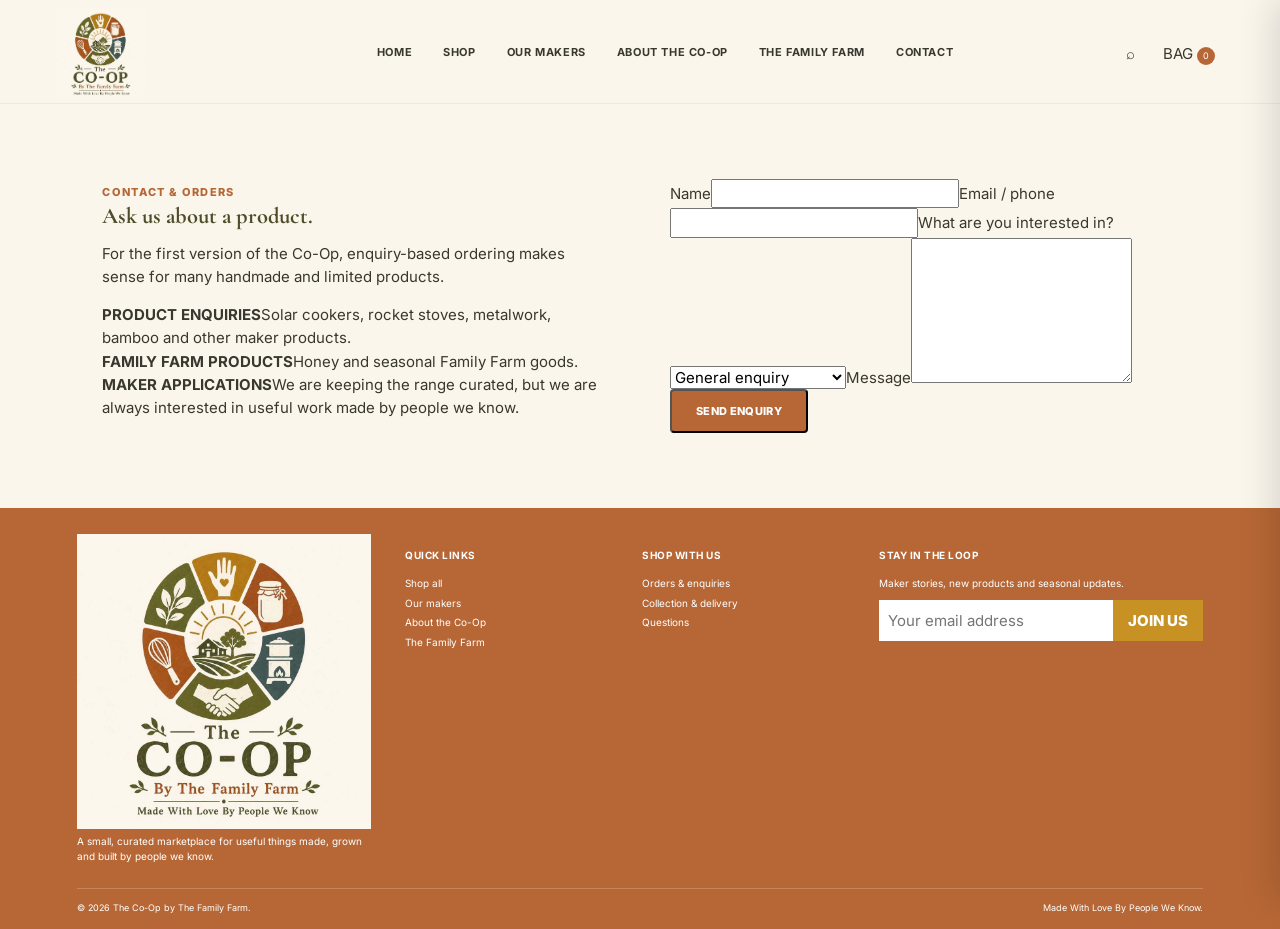
==== contact.html @ 6a951950 "Add files via upload" ====
<!doctype html><html lang="en"><head><meta charset="utf-8"><meta name="viewport" content="width=device-width,initial-scale=1"><title>Contact | The Co-Op</title><link rel="icon" href="assets/favicon.ico"><link rel="preconnect" href="https://fonts.googleapis.com"><link rel="preconnect" href="https://fonts.gstatic.com" crossorigin><link href="https://fonts.googleapis.com/css2?family=Cormorant+Garamond:wght@500;600;700&family=Inter:wght@400;500;600;700&display=swap" rel="stylesheet"><link rel="stylesheet" href="styles.css"></head><body class="contact-page"><header class="site-header"><a class="brand" href="index.html"><img src="assets/logo.jpg" alt="The Co-Op by The Family Farm"></a><nav class="nav"><a href="index.html">HOME</a><a href="shop.html">SHOP</a><a href="makers.html">OUR MAKERS</a><a href="about.html">ABOUT THE CO-OP</a><a href="family-farm.html">THE FAMILY FARM</a><a href="contact.html">CONTACT</a></nav><div class="head-actions"><button class="icon-btn" data-search aria-label="Search">⌕</button><button class="icon-btn" data-cart aria-label="Basket">BAG <span class="cart-count">0</span></button><button class="menu-btn" aria-label="Menu">☰</button></div></header><main><section class="contact-wrap"><div><span class="eyebrow terracotta">CONTACT & ORDERS</span><h1>Ask us about a product.</h1><p class="lead">For the first version of the Co-Op, enquiry-based ordering makes sense for many handmade and limited products.</p><div class="contact-cards"><div><b>PRODUCT ENQUIRIES</b><span>Solar cookers, rocket stoves, metalwork, bamboo and other maker products.</span></div><div><b>FAMILY FARM PRODUCTS</b><span>Honey and seasonal Family Farm goods.</span></div><div><b>MAKER APPLICATIONS</b><span>We are keeping the range curated, but we are always interested in useful work made by people we know.</span></div></div></div><form class="contact-form" onsubmit="event.preventDefault(); this.innerHTML='<h2>Thank you.</h2><p>This is a prototype form. The live build can route this to email, WhatsApp or a CRM.</p>'"><label>Name<input required></label><label>Email / phone<input required></label><label>What are you interested in?<select><option>General enquiry</option><option>Solar cooker</option><option>Rocket stove</option><option>Family Farm products</option><option>Metalwork / bamboo</option></select></label><label>Message<textarea rows="6" required></textarea></label><button class="btn btn-primary">SEND ENQUIRY</button></form></section></main><footer class="footer"><div class="footer-grid"><div><img src="assets/logo.jpg" class="footer-logo" alt="The Co-Op"><p>A small, curated marketplace for useful things made, grown and built by people we know.</p></div><div><h4>QUICK LINKS</h4><a href="shop.html">Shop all</a><a href="makers.html">Our makers</a><a href="about.html">About the Co-Op</a><a href="family-farm.html">The Family Farm</a></div><div><h4>SHOP WITH US</h4><a href="contact.html">Orders & enquiries</a><a href="contact.html">Collection & delivery</a><a href="contact.html">Questions</a></div><div><h4>STAY IN THE LOOP</h4><p>Maker stories, new products and seasonal updates.</p><form class="signup" onsubmit="event.preventDefault(); this.innerHTML='<b>Thank you — placeholder signup captured.</b>'"><input required type="email" placeholder="Your email address"><button>JOIN US</button></form></div></div><div class="footer-base"><span>© 2026 The Co-Op by The Family Farm.</span><span>Made With Love By People We Know.</span></div></footer><div class="drawer" id="cartDrawer"><div class="drawer-head"><h3>Your basket</h3><button data-close>×</button></div><div id="cartItems"></div><div class="drawer-note">This prototype uses an enquiry basket. Final checkout/payment flow can be connected later.</div><a href="contact.html" class="btn btn-primary full">SEND AN ENQUIRY</a></div><div class="backdrop" id="backdrop"></div><script src="script.js"></script></body></html>
---- styles.css ----
:root{--olive:#4F4C2A;--field:#6C7640;--mustard:#C79124;--terra:#B76735;--stove:#5C7980;--cream:#F5EFE4;--sage:#A1A37C;--char:#39382F;--paper:#FBF6EC;--line:#DED4C5}
*{box-sizing:border-box}html{scroll-behavior:smooth}body{margin:0;background:var(--paper);color:var(--char);font:15px/1.55 Inter,Arial,sans-serif}img{max-width:100%;display:block}a{text-decoration:none;color:inherit}button,input,textarea,select{font:inherit}h1,h2,h3{font-family:"Cormorant Garamond",Georgia,serif;color:var(--olive);line-height:.98;margin:.1em 0}.eyebrow{font-size:11px;font-weight:800;letter-spacing:.12em}.terracotta{color:var(--terra)}
.site-header{height:104px;display:grid;grid-template-columns:190px 1fr 140px;align-items:center;padding:8px 4.3vw;background:rgba(251,246,236,.98);border-bottom:1px solid rgba(79,76,42,.08);position:sticky;top:0;z-index:50}.brand img{height:91px;width:auto;object-fit:contain}.nav{display:flex;justify-content:center;gap:31px;font-size:11px;font-weight:700;letter-spacing:.055em}.nav a{padding:9px 0;border-bottom:2px solid transparent}.nav a.active,.nav a:hover{color:var(--terra);border-color:var(--terra)}.head-actions{display:flex;justify-content:flex-end;gap:8px}.icon-btn,.menu-btn{border:0;background:none;padding:10px;color:var(--char);cursor:pointer}.menu-btn{display:none}.cart-count{display:inline-grid;place-items:center;background:var(--terra);color:white;min-width:18px;height:18px;border-radius:50%;font-size:9px}
.hero-v3{min-height:535px;display:grid;grid-template-columns:43% 57%;background:linear-gradient(90deg,#fbf6ec 0%,#fbf6ec 37%,#f6efe4 43%,transparent 46%);overflow:hidden}.hero-text-v3{padding:58px 3vw 50px 5.2vw;display:flex;flex-direction:column;justify-content:center;z-index:2}.hero-text-v3 h1{font-size:62px;line-height:.91}.hero-text-v3 h2{font-size:23px;margin:4px 0 16px}.hero-text-v3 p{max-width:430px;font-size:14px}.hero-photo-v3{position:relative;min-height:535px}.hero-photo-v3:before{content:"";position:absolute;left:-1px;top:0;bottom:0;width:165px;z-index:2;background:linear-gradient(90deg,var(--paper),rgba(251,246,236,.78),transparent)}.hero-photo-v3 img{width:100%;height:100%;object-fit:cover;object-position:center}.heart-rule{width:270px;border-top:2px solid var(--terra);position:relative;margin:10px 0 19px}.heart-rule span{position:absolute;left:50%;top:-13px;transform:translateX(-50%);background:var(--paper);padding:0 9px;color:var(--terra)}.actions{display:flex;gap:18px;margin-top:20px}.btn{display:inline-flex;align-items:center;justify-content:center;min-height:44px;padding:0 24px;border-radius:4px;font-size:11px;font-weight:800;letter-spacing:.03em}.btn-primary{background:var(--terra);color:#fff}.btn-blue{background:var(--stove);color:#fff}.btn-outline{border:1px solid currentColor;background:transparent}.light{color:white}.full{width:100%}
.values-v3{display:grid;grid-template-columns:repeat(5,1fr);padding:18px 4.5vw 22px;background:#fffaf2;border-top:1px solid var(--line);border-bottom:1px solid var(--line)}.values-v3>div{text-align:center;padding:0 24px;border-right:1px solid var(--line)}.values-v3>div:last-child{border-right:0}.value-icon{width:48px;height:48px;border-radius:50%;display:grid;place-items:center;margin:0 auto 9px;color:#fff;font-size:28px}.olive-bg{background:var(--field)}.terra-bg{background:var(--terra)}.mustard-bg{background:var(--mustard)}.stove-bg{background:var(--stove)}.sage-bg{background:var(--sage)}.values-v3 b,.values-v3 small{display:block}.values-v3 b{font-size:10px;letter-spacing:.04em}.values-v3 small{font-size:10px;margin-top:6px;color:#514e45}
.section-v3,.makers-v3{padding:34px 5vw 36px}.section-label-row{display:flex;align-items:center;justify-content:space-between;color:var(--terra);font-size:10px;font-weight:800;letter-spacing:.08em;margin-bottom:10px}.category-grid-v3{display:grid;grid-template-columns:repeat(5,1fr);gap:18px}.category-card-v3{background:#fffaf2;border:1px solid var(--line);border-radius:9px;overflow:hidden;text-align:center;padding-bottom:15px;box-shadow:0 5px 16px rgba(62,52,37,.03)}.category-card-v3 img{width:100%;height:210px;object-fit:cover}.category-card-v3 h3{font-size:27px;margin-top:12px}.category-card-v3 p{font-family:"Cormorant Garamond",serif;font-size:17px;line-height:1.1;margin:6px 0 15px}.card-cta{display:inline-block;background:var(--terra);color:#fff;font-size:10px;font-weight:800;padding:9px 22px;border-radius:4px}.maker-grid-v3{display:grid;grid-template-columns:repeat(4,1fr);gap:18px}.maker-grid-v3>a{display:grid;grid-template-columns:105px 1fr;gap:17px;align-items:center;padding:10px 10px 14px;border-right:1px solid var(--line)}.maker-grid-v3>a:last-child{border-right:0}.maker-grid-v3 img{width:105px;height:105px;border-radius:50%;object-fit:cover}.maker-grid-v3 h3{font-size:24px}.maker-grid-v3 p{margin:3px 0;font-size:12px}.maker-grid-v3 small{display:block;font-size:11px;line-height:1.35;margin:4px 0}.maker-grid-v3 b{display:block;color:var(--terra);font-size:9px;letter-spacing:.05em;margin-top:8px}
.community-v3{margin:0 2.8vw 20px;background:var(--stove);color:white;border-radius:9px;min-height:112px;display:grid;grid-template-columns:70px 1.2fr 1fr 150px 70px;align-items:center;gap:18px;padding:18px 32px;overflow:hidden}.community-v3 h2{font-size:36px;color:white}.community-v3 p{font-size:12px;max-width:380px}.leaf-art{font-size:70px;opacity:.28;color:#f3dfab;transform:rotate(-25deg)}.leaf-art.right{transform:rotate(155deg)}
.about-v3{display:grid;grid-template-columns:1.1fr 1fr;gap:45px;padding:35px 7vw 42px;border-top:1px solid var(--line);border-bottom:1px solid var(--line)}.about-copy h2,.enquiry-v3 h2{font-size:44px}.about-copy p{font-size:12px;max-width:560px}.steps-v3{display:grid;grid-template-columns:repeat(4,1fr);gap:10px;align-items:stretch}.steps-v3>div{background:#fffaf2;border:1px solid var(--line);border-radius:7px;padding:16px;text-align:center}.steps-v3 span{width:28px;height:28px;border-radius:50%;display:grid;place-items:center;margin:0 auto 8px;background:var(--terra);color:#fff;font-weight:800}.steps-v3 h3{font-size:22px;line-height:.9}.steps-v3 p{font-size:10px;line-height:1.35}.enquiry-v3{padding:30px 7vw 18px;display:grid;grid-template-columns:.85fr 1.15fr;gap:42px;align-items:center}.enquiry-v3 p{font-size:12px;max-width:470px}.enquiry-v3 img{width:100%;height:190px;object-fit:cover;border-radius:8px}.footer{background:var(--terra);color:#fff;padding:26px 6vw 14px}.footer-grid{display:grid;grid-template-columns:1.45fr 1fr 1fr 1.4fr;gap:34px}.footer-brand{display:grid;grid-template-columns:82px 1fr;gap:18px}.footer-emblem{width:82px;height:82px;border-radius:50%;object-fit:cover}.footer h4{font-size:10px;letter-spacing:.05em}.footer a{display:block;font-size:10px;margin:4px 0}.footer p{font-size:10px;margin:5px 0}.signup{display:flex;margin-top:8px}.signup input{flex:1;min-width:0;border:0;padding:9px}.signup button{border:0;background:var(--mustard);color:#fff;font-weight:800;padding:0 15px}.socials{margin-top:10px;font-size:18px}.footer-base{display:flex;justify-content:space-between;border-top:1px solid rgba(255,255,255,.2);padding-top:12px;margin-top:18px;font-size:9px}.drawer{position:fixed;top:0;right:-430px;width:min(420px,92vw);height:100vh;background:var(--paper);z-index:60;padding:25px;transition:.3s;box-shadow:-15px 0 35px rgba(0,0,0,.14)}.drawer.open{right:0}.drawer-head{display:flex;justify-content:space-between;align-items:center;border-bottom:1px solid var(--line)}.drawer-head button{background:none;border:0;font-size:30px}.drawer-note{margin:20px 0;padding:14px;background:var(--cream);font-size:12px}.backdrop{position:fixed;inset:0;background:rgba(0,0,0,.25);display:none;z-index:50}.backdrop.show{display:block}
/* Inner-page compatibility */.page-hero.compact,.maker-hero,.about-hero{background:var(--cream)}.section{padding:60px 5.5vw}.product-grid{display:grid;grid-template-columns:repeat(4,1fr);gap:20px}.product-card{background:#fff;border:1px solid var(--line);border-radius:8px;overflow:hidden}.product-img img{width:100%;height:220px;object-fit:cover}.product-body{padding:18px}.shop-layout{display:grid;grid-template-columns:240px 1fr;gap:35px;padding:45px 4vw 70px}.filters{border-right:1px solid var(--line);padding-right:28px}.product-detail{padding:50px 6vw;display:grid;grid-template-columns:1.15fr .85fr;gap:55px}.main-product{width:100%;height:590px;object-fit:cover;border-radius:10px}.maker-cards{display:grid;grid-template-columns:repeat(2,1fr);gap:28px}.contact-wrap{display:grid;grid-template-columns:1fr 1fr;gap:60px;padding:75px 8vw}
@media(max-width:1000px){.site-header{grid-template-columns:150px 1fr 100px}.nav{gap:15px;font-size:9px}.hero-v3{grid-template-columns:48% 52%}.hero-text-v3 h1{font-size:50px}.category-grid-v3{grid-template-columns:repeat(3,1fr)}.maker-grid-v3{grid-template-columns:repeat(2,1fr)}.community-v3{grid-template-columns:50px 1fr 1fr 130px}.community-v3 .right{display:none}.about-v3{grid-template-columns:1fr}.footer-grid{grid-template-columns:repeat(2,1fr)}}
@media(max-width:760px){.site-header{height:82px;grid-template-columns:1fr auto}.brand img{height:70px}.nav{position:fixed;display:none;top:82px;left:0;right:0;flex-direction:column;background:var(--paper);padding:24px;z-index:49}.nav.open{display:flex}.menu-btn{display:block}.hero-v3{grid-template-columns:1fr}.hero-text-v3{padding:40px 6vw}.hero-text-v3 h1{font-size:48px}.hero-photo-v3{min-height:330px;order:-1}.hero-photo-v3:before{display:none}.values-v3{grid-template-columns:1fr 1fr}.values-v3>div{border-bottom:1px solid var(--line)}.category-grid-v3{grid-template-columns:1fr 1fr}.maker-grid-v3{grid-template-columns:1fr}.maker-grid-v3>a{border-right:0;border-bottom:1px solid var(--line)}.community-v3{grid-template-columns:1fr;padding:28px}.community-v3 .leaf-art{display:none}.about-v3,.enquiry-v3,.product-detail,.contact-wrap{grid-template-columns:1fr}.steps-v3{grid-template-columns:1fr 1fr}.footer-grid{grid-template-columns:1fr}.footer-base{display:block}.footer-base span{display:block;margin-top:5px}.shop-layout{grid-template-columns:1fr}.product-grid{grid-template-columns:1fr 1fr}}
@media(max-width:480px){.values-v3,.category-grid-v3,.steps-v3,.product-grid{grid-template-columns:1fr}.hero-text-v3 h1{font-size:42px}.section-v3,.makers-v3{padding-left:5vw;padding-right:5vw}.about-copy h2,.enquiry-v3 h2{font-size:38px}}
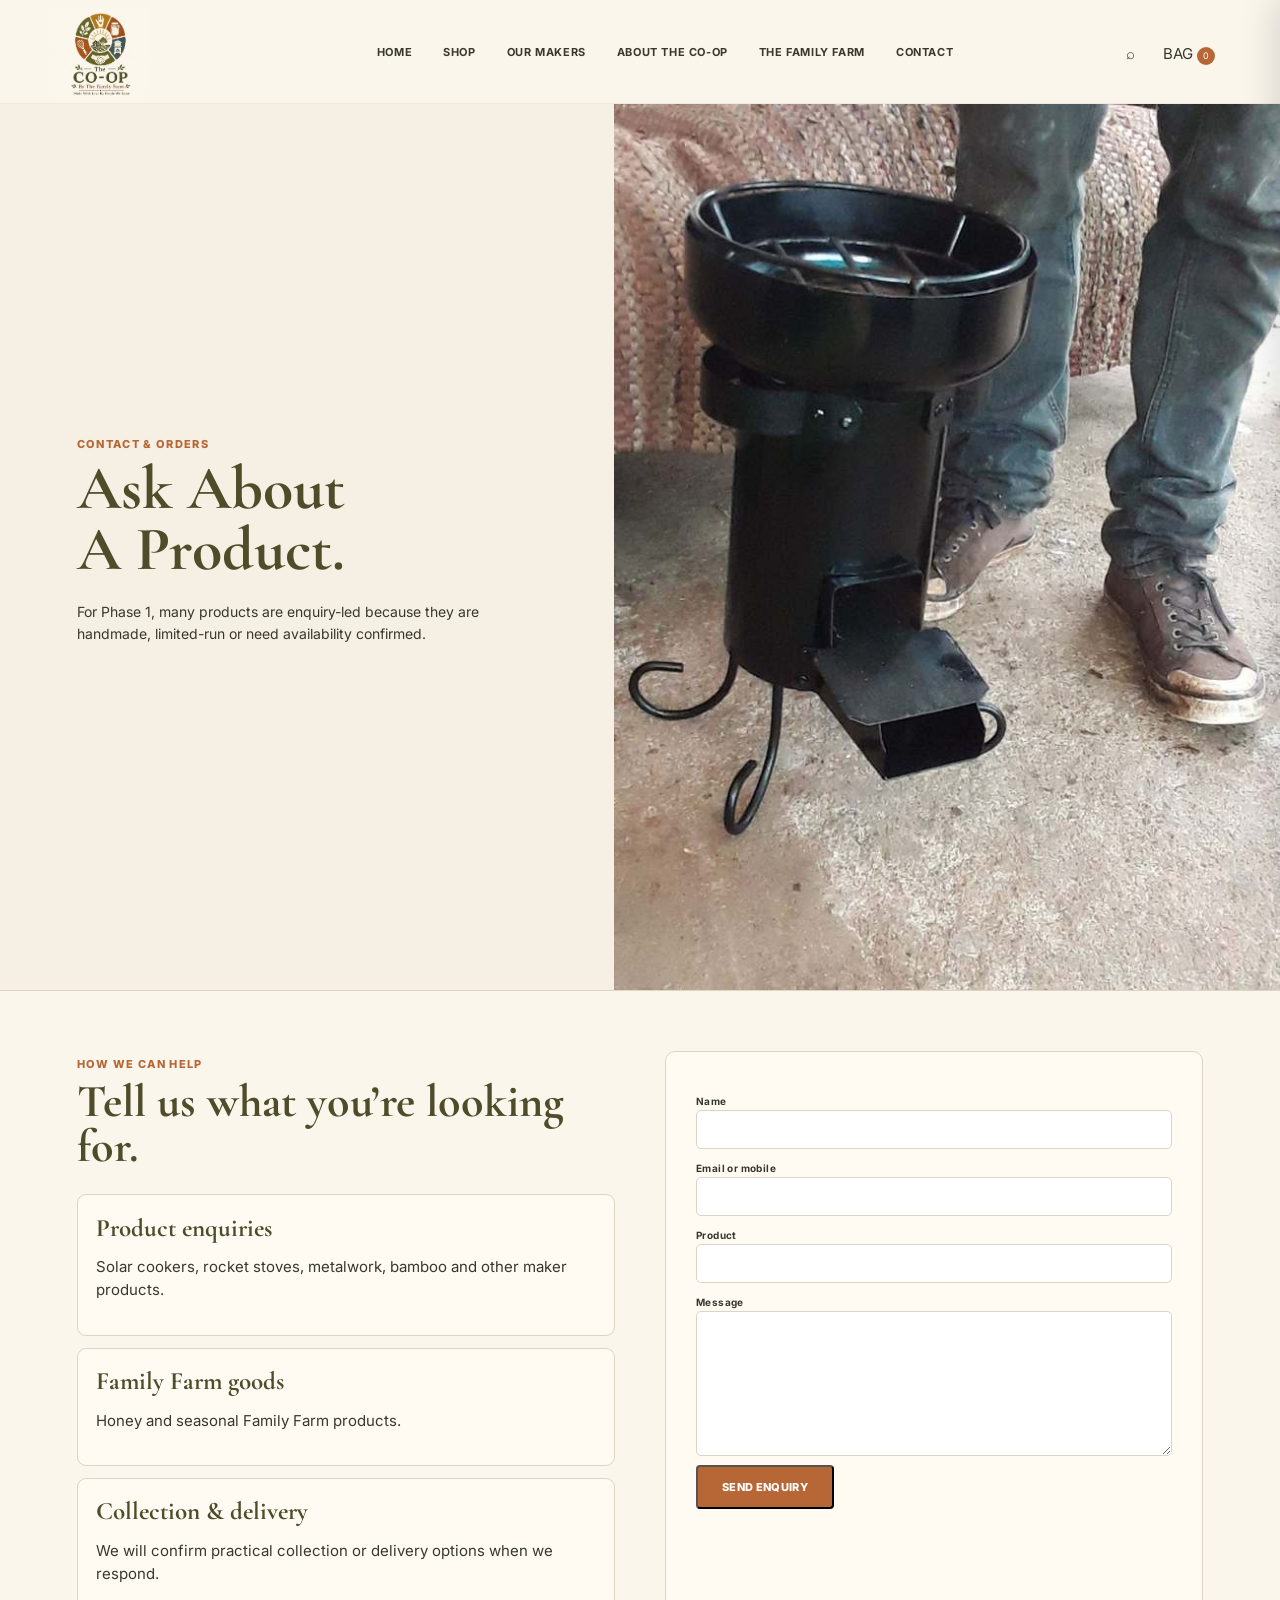
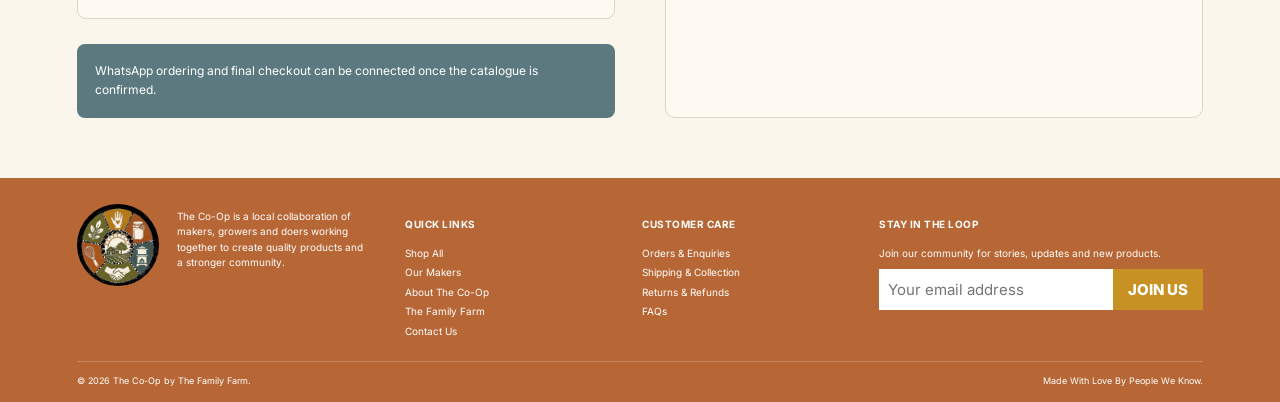
==== commit f55bc69e: "Add files via upload" ====
--- a/contact.html
+++ b/contact.html
@@ -1 +1 @@
-<!doctype html><html lang="en"><head><meta charset="utf-8"><meta name="viewport" content="width=device-width,initial-scale=1"><title>Contact | The Co-Op</title><link rel="icon" href="assets/favicon.ico"><link rel="preconnect" href="https://fonts.googleapis.com"><link rel="preconnect" href="https://fonts.gstatic.com" crossorigin><link href="https://fonts.googleapis.com/css2?family=Cormorant+Garamond:wght@500;600;700&family=Inter:wght@400;500;600;700&display=swap" rel="stylesheet"><link rel="stylesheet" href="styles.css"></head><body class="contact-page"><header class="site-header"><a class="brand" href="index.html"><img src="assets/logo.jpg" alt="The Co-Op by The Family Farm"></a><nav class="nav"><a href="index.html">HOME</a><a href="shop.html">SHOP</a><a href="makers.html">OUR MAKERS</a><a href="about.html">ABOUT THE CO-OP</a><a href="family-farm.html">THE FAMILY FARM</a><a href="contact.html">CONTACT</a></nav><div class="head-actions"><button class="icon-btn" data-search aria-label="Search">⌕</button><button class="icon-btn" data-cart aria-label="Basket">BAG <span class="cart-count">0</span></button><button class="menu-btn" aria-label="Menu">☰</button></div></header><main><section class="contact-wrap"><div><span class="eyebrow terracotta">CONTACT & ORDERS</span><h1>Ask us about a product.</h1><p class="lead">For the first version of the Co-Op, enquiry-based ordering makes sense for many handmade and limited products.</p><div class="contact-cards"><div><b>PRODUCT ENQUIRIES</b><span>Solar cookers, rocket stoves, metalwork, bamboo and other maker products.</span></div><div><b>FAMILY FARM PRODUCTS</b><span>Honey and seasonal Family Farm goods.</span></div><div><b>MAKER APPLICATIONS</b><span>We are keeping the range curated, but we are always interested in useful work made by people we know.</span></div></div></div><form class="contact-form" onsubmit="event.preventDefault(); this.innerHTML='<h2>Thank you.</h2><p>This is a prototype form. The live build can route this to email, WhatsApp or a CRM.</p>'"><label>Name<input required></label><label>Email / phone<input required></label><label>What are you interested in?<select><option>General enquiry</option><option>Solar cooker</option><option>Rocket stove</option><option>Family Farm products</option><option>Metalwork / bamboo</option></select></label><label>Message<textarea rows="6" required></textarea></label><button class="btn btn-primary">SEND ENQUIRY</button></form></section></main><footer class="footer"><div class="footer-grid"><div><img src="assets/logo.jpg" class="footer-logo" alt="The Co-Op"><p>A small, curated marketplace for useful things made, grown and built by people we know.</p></div><div><h4>QUICK LINKS</h4><a href="shop.html">Shop all</a><a href="makers.html">Our makers</a><a href="about.html">About the Co-Op</a><a href="family-farm.html">The Family Farm</a></div><div><h4>SHOP WITH US</h4><a href="contact.html">Orders & enquiries</a><a href="contact.html">Collection & delivery</a><a href="contact.html">Questions</a></div><div><h4>STAY IN THE LOOP</h4><p>Maker stories, new products and seasonal updates.</p><form class="signup" onsubmit="event.preventDefault(); this.innerHTML='<b>Thank you — placeholder signup captured.</b>'"><input required type="email" placeholder="Your email address"><button>JOIN US</button></form></div></div><div class="footer-base"><span>© 2026 The Co-Op by The Family Farm.</span><span>Made With Love By People We Know.</span></div></footer><div class="drawer" id="cartDrawer"><div class="drawer-head"><h3>Your basket</h3><button data-close>×</button></div><div id="cartItems"></div><div class="drawer-note">This prototype uses an enquiry basket. Final checkout/payment flow can be connected later.</div><a href="contact.html" class="btn btn-primary full">SEND AN ENQUIRY</a></div><div class="backdrop" id="backdrop"></div><script src="script.js"></script></body></html>+<!doctype html><html lang="en"><head><meta charset="utf-8"><meta name="viewport" content="width=device-width,initial-scale=1"><title>Contact | The Co-Op</title><link rel="icon" href="assets/favicon.ico"><link rel="preconnect" href="https://fonts.googleapis.com"><link rel="preconnect" href="https://fonts.gstatic.com" crossorigin><link href="https://fonts.googleapis.com/css2?family=Cormorant+Garamond:wght@500;600;700&family=Inter:wght@400;500;600;700&display=swap" rel="stylesheet"><link rel="stylesheet" href="styles.css"></head><body class="contact-page"><header class="site-header"><a class="brand" href="index.html"><img src="assets/logo.jpg" alt="The Co-Op by The Family Farm"></a><nav class="nav"><a href="index.html">HOME</a><a href="shop.html">SHOP</a><a href="makers.html">OUR MAKERS</a><a href="about.html">ABOUT THE CO-OP</a><a href="family-farm.html">THE FAMILY FARM</a><a href="contact.html">CONTACT</a></nav><div class="head-actions"><button class="icon-btn" aria-label="Search">⌕</button><button class="icon-btn" data-cart aria-label="Basket">BAG <span class="cart-count">0</span></button><button class="menu-btn" aria-label="Menu">☰</button></div></header><main><section class="inner-hero contact-hero"><div><span class="eyebrow terracotta">CONTACT & ORDERS</span><h1>Ask About<br>A Product.</h1><p>For Phase 1, many products are enquiry-led because they are handmade, limited-run or need availability confirmed.</p></div><img src="assets/rocket3.jpg"></section><section class="contact-main"><div><span class="eyebrow terracotta">HOW WE CAN HELP</span><h2>Tell us what you’re looking for.</h2><div class="contact-card-grid"><div><h3>Product enquiries</h3><p>Solar cookers, rocket stoves, metalwork, bamboo and other maker products.</p></div><div><h3>Family Farm goods</h3><p>Honey and seasonal Family Farm products.</p></div><div><h3>Collection & delivery</h3><p>We will confirm practical collection or delivery options when we respond.</p></div></div><div class="contact-note">WhatsApp ordering and final checkout can be connected once the catalogue is confirmed.</div></div><form class="contact-form" onsubmit="event.preventDefault(); this.innerHTML='<h2>Thank you.</h2><p>Your enquiry has been captured in this prototype.</p>'"><label>Name<input required></label><label>Email or mobile<input required></label><label>Product<input></label><label>Message<textarea rows="7" required></textarea></label><button class="btn btn-primary">SEND ENQUIRY</button></form></section></main><footer class="footer footer-v3"><div class="footer-grid"><div class="footer-brand"><img src="assets/emblem.jpg" class="footer-emblem" alt="The Co-Op"><p>The Co-Op is a local collaboration of makers, growers and doers working together to create quality products and a stronger community.</p></div><div><h4>QUICK LINKS</h4><a href="shop.html">Shop All</a><a href="makers.html">Our Makers</a><a href="about.html">About The Co-Op</a><a href="family-farm.html">The Family Farm</a><a href="contact.html">Contact Us</a></div><div><h4>CUSTOMER CARE</h4><a href="contact.html">Orders & Enquiries</a><a href="contact.html">Shipping & Collection</a><a href="contact.html">Returns & Refunds</a><a href="contact.html">FAQs</a></div><div><h4>STAY IN THE LOOP</h4><p>Join our community for stories, updates and new products.</p><form class="signup" onsubmit="event.preventDefault();this.innerHTML='<b>Thank you.</b>'"><input required type="email" placeholder="Your email address"><button>JOIN US</button></form></div></div><div class="footer-base"><span>© 2026 The Co-Op by The Family Farm.</span><span>Made With Love By People We Know.</span></div></footer><div class="drawer" id="cartDrawer"><div class="drawer-head"><h3>Your basket</h3><button data-close>×</button></div><div id="cartItems"></div><div class="drawer-note">This prototype uses an enquiry basket.</div><a href="contact.html" class="btn btn-primary full">SEND AN ENQUIRY</a></div><div class="backdrop" id="backdrop"></div><script src="script.js"></script></body></html>
--- a/styles.css
+++ b/styles.css
@@ -10,3 +10,31 @@
 @media(max-width:1000px){.site-header{grid-template-columns:150px 1fr 100px}.nav{gap:15px;font-size:9px}.hero-v3{grid-template-columns:48% 52%}.hero-text-v3 h1{font-size:50px}.category-grid-v3{grid-template-columns:repeat(3,1fr)}.maker-grid-v3{grid-template-columns:repeat(2,1fr)}.community-v3{grid-template-columns:50px 1fr 1fr 130px}.community-v3 .right{display:none}.about-v3{grid-template-columns:1fr}.footer-grid{grid-template-columns:repeat(2,1fr)}}
 @media(max-width:760px){.site-header{height:82px;grid-template-columns:1fr auto}.brand img{height:70px}.nav{position:fixed;display:none;top:82px;left:0;right:0;flex-direction:column;background:var(--paper);padding:24px;z-index:49}.nav.open{display:flex}.menu-btn{display:block}.hero-v3{grid-template-columns:1fr}.hero-text-v3{padding:40px 6vw}.hero-text-v3 h1{font-size:48px}.hero-photo-v3{min-height:330px;order:-1}.hero-photo-v3:before{display:none}.values-v3{grid-template-columns:1fr 1fr}.values-v3>div{border-bottom:1px solid var(--line)}.category-grid-v3{grid-template-columns:1fr 1fr}.maker-grid-v3{grid-template-columns:1fr}.maker-grid-v3>a{border-right:0;border-bottom:1px solid var(--line)}.community-v3{grid-template-columns:1fr;padding:28px}.community-v3 .leaf-art{display:none}.about-v3,.enquiry-v3,.product-detail,.contact-wrap{grid-template-columns:1fr}.steps-v3{grid-template-columns:1fr 1fr}.footer-grid{grid-template-columns:1fr}.footer-base{display:block}.footer-base span{display:block;margin-top:5px}.shop-layout{grid-template-columns:1fr}.product-grid{grid-template-columns:1fr 1fr}}
 @media(max-width:480px){.values-v3,.category-grid-v3,.steps-v3,.product-grid{grid-template-columns:1fr}.hero-text-v3 h1{font-size:42px}.section-v3,.makers-v3{padding-left:5vw;padding-right:5vw}.about-copy h2,.enquiry-v3 h2{font-size:38px}}
+
+/* =========================================================
+   APPROVED INNER-PAGE SYSTEM
+   Matches the approved homepage visual language.
+   Homepage selectors above remain untouched.
+   ========================================================= */
+.page-hero.compact{min-height:315px;display:grid;grid-template-columns:48% 52%;align-items:stretch;background:var(--cream);border-bottom:1px solid var(--line);overflow:hidden}.page-hero.compact>div{padding:58px 6vw;display:flex;flex-direction:column;justify-content:center}.page-hero.compact h1{font-size:56px;max-width:620px}.page-hero.compact p{max-width:560px;font-size:14px}.page-hero.compact>img{width:100%;height:315px;object-fit:cover}.page-hero.compact>div:first-child{position:relative;z-index:2}.page-hero.compact>div:first-child:after{content:"";position:absolute;right:-100px;top:0;bottom:0;width:160px;background:linear-gradient(90deg,var(--cream),transparent);pointer-events:none}
+
+.shop-layout{max-width:1480px;margin:0 auto}.filters{font-size:12px}.filters h3{font-family:"Cormorant Garamond",Georgia,serif;font-size:24px;color:var(--olive);margin:0 0 15px}.filters label{display:block;padding:8px 0;border-bottom:1px solid rgba(222,212,197,.7);cursor:pointer}.filters input{accent-color:var(--terra);margin-right:8px}.filter-note{margin-top:24px;background:var(--stove);color:white;border-radius:9px;padding:20px;font-family:"Cormorant Garamond",Georgia,serif;font-size:21px;line-height:1.1}.shop-tools{display:flex;justify-content:space-between;gap:18px;align-items:center;margin-bottom:18px;font-size:12px}.shop-tools select{background:#fffaf2;border:1px solid var(--line);border-radius:5px;padding:10px 34px 10px 12px;color:var(--char)}
+.product-grid{grid-template-columns:repeat(3,1fr)}.product-card{background:#fffaf2;box-shadow:0 6px 18px rgba(62,52,37,.035);transition:.2s transform,.2s box-shadow}.product-card:hover{transform:translateY(-2px);box-shadow:0 10px 24px rgba(62,52,37,.08)}.product-img{position:relative;display:block}.product-img .badge{position:absolute;left:10px;top:10px}.badge{display:inline-block;background:var(--field);color:white;font-size:9px;font-weight:800;letter-spacing:.07em;padding:6px 9px;border-radius:4px}.badge.blue{background:var(--stove)}.badge.orange{background:var(--terra)}.badge.olive{background:var(--field)}.product-body h3{font-size:25px;line-height:1}.product-body p{font-size:12px}.product-body .maker{color:var(--terra);font-weight:700;font-size:10px;letter-spacing:.045em;text-transform:uppercase}.product-foot{display:flex;align-items:center;justify-content:space-between;gap:10px;margin-top:16px}.product-foot strong{font-family:"Cormorant Garamond",Georgia,serif;font-size:20px;color:var(--olive)}.mini-btn{border:0;background:var(--mustard);color:#fff;font-size:9px;font-weight:800;padding:9px 15px;border-radius:4px;cursor:pointer}
+
+.maker-cards{max-width:1250px;margin:0 auto}.maker-card{display:grid;grid-template-columns:42% 58%;min-height:310px;background:#fffaf2;border:1px solid var(--line);border-radius:10px;overflow:hidden;box-shadow:0 6px 18px rgba(62,52,37,.035)}.maker-card>img{width:100%;height:100%;min-height:310px;object-fit:cover}.maker-card>div{padding:34px;display:flex;flex-direction:column;justify-content:center}.maker-card h2{font-size:38px}.maker-card p{font-size:13px}.maker-card b{color:var(--terra);font-size:10px;letter-spacing:.055em;margin-top:12px}
+
+.about-hero{min-height:370px;display:grid;grid-template-columns:1fr 1.1fr;align-items:center;overflow:hidden;border-bottom:1px solid var(--line)}.about-hero>div{padding:60px 7vw}.about-hero h1{font-size:62px}.about-hero .lead{font-family:"Cormorant Garamond",Georgia,serif;font-size:22px;line-height:1.2}.about-hero>img{width:100%;height:370px;object-fit:cover}.section.split{display:grid;grid-template-columns:1fr 1fr;gap:55px;align-items:center;max-width:1400px;margin:0 auto}.section.split h2{font-size:46px}.section.split p{font-size:13px}.image-pair{display:grid;grid-template-columns:1fr 1fr;gap:14px}.image-pair img{height:270px;width:100%;object-fit:cover;border-radius:9px}.what-card{background:#fffaf2;border:1px solid var(--line);border-radius:10px;padding:32px}.what-card h3{font-size:30px}.what-card ul{padding-left:18px}.what-card li{margin:9px 0;font-size:13px}.process{display:grid;grid-template-columns:repeat(4,1fr);gap:14px;margin-top:28px}.process>div{background:#fffaf2;border:1px solid var(--line);border-radius:9px;padding:24px;text-align:center}.process span{width:34px;height:34px;border-radius:50%;background:var(--terra);color:white;display:grid;place-items:center;margin:0 auto 10px;font-weight:800}.process h3{font-size:25px}.process p{font-size:11px}
+
+.maker-hero{display:grid;grid-template-columns:47% 53%;min-height:430px;border-bottom:1px solid var(--line);overflow:hidden}.maker-hero>div{padding:62px 6vw;display:flex;flex-direction:column;justify-content:center}.maker-hero>img{width:100%;height:430px;object-fit:cover}.maker-hero h1{font-size:58px}.maker-hero .lead{font-family:"Cormorant Garamond",Georgia,serif;font-size:22px}.section-head{display:flex;justify-content:space-between;align-items:end;margin-bottom:20px}.section-head h2{font-size:42px}
+
+.product-detail{max-width:1440px;margin:0 auto}.gallery{display:grid;grid-template-columns:95px 1fr;gap:16px}.thumbs{display:flex;flex-direction:column;gap:12px}.thumbs img{width:95px;height:90px;object-fit:cover;border-radius:7px;border:1px solid var(--line);cursor:pointer}.main-product{height:590px}.product-info{padding-top:14px}.tag-row{display:flex;gap:8px;flex-wrap:wrap;margin-bottom:14px}.product-info h1{font-size:58px}.product-info .maker{font-family:"Cormorant Garamond",Georgia,serif;color:var(--terra);font-size:24px;margin:4px 0 10px}.price{font-family:"Cormorant Garamond",Georgia,serif;color:var(--olive);font-size:36px;font-weight:700;margin:16px 0}.lead{font-size:16px;line-height:1.55}.actions.stacked{display:grid;gap:10px;max-width:420px;margin-top:22px}.trust-row{display:grid;grid-template-columns:repeat(4,1fr);gap:8px;margin-top:22px}.trust-row>div{background:#fffaf2;border:1px solid var(--line);border-radius:7px;padding:10px;text-align:center;font-size:10px}.spec-grid{max-width:1320px;margin:0 auto;display:grid;grid-template-columns:.8fr 1.2fr;gap:26px}.spec-card,.maker-callout{background:#fffaf2;border:1px solid var(--line);border-radius:10px;padding:28px}.spec-card h2,.maker-callout h2{font-size:34px}.spec-card dl{display:grid;grid-template-columns:1fr 1fr;gap:8px 18px;font-size:12px}.spec-card dt{font-weight:700}.spec-card dd{margin:0}.feature-four{display:grid;grid-template-columns:repeat(4,1fr);gap:12px}.feature-four>div{text-align:center;padding:18px 10px}.feature-four strong{display:block;color:var(--olive);font-size:11px;margin:8px 0}.feature-four p{font-size:10px}.maker-callout{display:grid;grid-template-columns:120px 1fr;gap:22px;align-items:center}.maker-callout img{width:120px;height:120px;border-radius:50%;object-fit:cover}
+
+.contact-wrap{max-width:1300px;margin:0 auto}.contact-wrap h1{font-size:56px}.contact-cards{display:grid;gap:12px;margin-top:28px}.contact-cards>div{background:#fffaf2;border:1px solid var(--line);border-radius:8px;padding:18px}.contact-cards h3{font-size:24px}.contact-form{background:#fffaf2;border:1px solid var(--line);border-radius:10px;padding:30px}.contact-form label{display:block;font-size:10px;font-weight:700;letter-spacing:.04em;margin:12px 0 5px}.contact-form input,.contact-form textarea,.contact-form select{width:100%;border:1px solid var(--line);border-radius:5px;background:white;padding:11px}.contact-form textarea{min-height:145px;resize:vertical}.footer-logo{width:130px;height:auto;margin-bottom:10px}
+
+@media(max-width:1000px){.product-grid{grid-template-columns:repeat(2,1fr)}.maker-cards{grid-template-columns:1fr}.process{grid-template-columns:repeat(2,1fr)}.feature-four{grid-template-columns:repeat(2,1fr)}.page-hero.compact,.about-hero,.maker-hero{grid-template-columns:1fr}.page-hero.compact>img,.about-hero>img,.maker-hero>img{height:330px}.page-hero.compact>div:first-child:after{display:none}.section.split,.spec-grid{grid-template-columns:1fr}.shop-layout{grid-template-columns:190px 1fr}.product-detail{grid-template-columns:1fr}.gallery{max-width:850px}.trust-row{grid-template-columns:repeat(2,1fr)}}
+@media(max-width:760px){.shop-layout{grid-template-columns:1fr;padding:28px 5vw}.filters{border-right:0;border-bottom:1px solid var(--line);padding:0 0 20px}.product-grid{grid-template-columns:1fr}.page-hero.compact h1,.about-hero h1,.maker-hero h1,.contact-wrap h1,.product-info h1{font-size:44px}.maker-card{grid-template-columns:1fr}.maker-card>img{height:240px;min-height:0}.process,.feature-four,.trust-row{grid-template-columns:1fr 1fr}.gallery{grid-template-columns:1fr}.thumbs{order:2;flex-direction:row;overflow:auto}.thumbs img{flex:0 0 82px;height:72px}.main-product{height:420px}.maker-callout{grid-template-columns:1fr;text-align:center}.maker-callout img{margin:auto}}
+
+/* ===== Corrected full inner page build ===== */
+.inner-hero{display:grid;grid-template-columns:48% 52%;min-height:400px;background:var(--cream);border-bottom:1px solid var(--line);overflow:hidden}.inner-hero>div{padding:58px 6vw;display:flex;flex-direction:column;justify-content:center}.inner-hero h1{font-size:62px}.inner-hero h2{font-size:27px;color:var(--terra);margin-top:8px}.inner-hero p{font-size:14px;max-width:570px}.inner-hero>img{width:100%;height:100%;min-height:400px;object-fit:cover}.hero-collage{display:grid!important;grid-template-columns:1fr 1fr 1fr;padding:0!important}.hero-collage img{width:100%;height:100%;min-height:400px;object-fit:cover}.shop-shell{display:grid;grid-template-columns:250px 1fr;gap:42px;padding:45px 5vw 70px;max-width:1500px;margin:auto}.shop-sidebar{padding-right:25px;border-right:1px solid var(--line)}.shop-sidebar h3{font-size:28px}.shop-sidebar label{display:block;font-size:11px;font-weight:700;margin:18px 0}.shop-sidebar select{width:100%;margin-top:6px;padding:11px;background:#fffaf2;border:1px solid var(--line);border-radius:5px}.sidebar-note{margin-top:30px;padding:22px;background:var(--stove);color:white;border-radius:9px}.sidebar-note strong{font-family:"Cormorant Garamond";font-size:26px}.shop-head{display:flex;justify-content:space-between;align-items:end;margin-bottom:20px}.shop-head h2{font-size:42px}.product-grid{grid-template-columns:repeat(4,1fr);gap:18px}.product-card{background:#fffaf2}.product-card .product-img img{height:225px}.product-body h3{font-size:25px}.product-body .maker{color:var(--terra);font-size:10px;font-weight:800;letter-spacing:.06em;text-transform:uppercase}.product-foot{align-items:flex-end}.product-foot strong{font-size:16px;line-height:1.1}.maker-showcase{max-width:1450px;margin:auto}.maker-feature-grid{display:grid;grid-template-columns:1fr 1fr;gap:24px}.maker-feature{display:grid;grid-template-columns:46% 54%;min-height:330px;background:#fffaf2;border:1px solid var(--line);border-radius:10px;overflow:hidden}.maker-feature img{width:100%;height:100%;min-height:330px;object-fit:cover}.maker-feature>div{padding:32px;display:flex;flex-direction:column;justify-content:center}.maker-feature h2{font-size:40px}.maker-feature b,.card-link{color:var(--terra);font-size:10px;font-weight:800;letter-spacing:.05em;margin-top:10px}.story-grid{display:grid;grid-template-columns:1fr 1.1fr .85fr;gap:28px;align-items:stretch}.story-grid>img{width:100%;height:100%;min-height:330px;object-fit:cover;border-radius:9px}.story-grid h2{font-size:46px}.principles-card{background:#fffaf2;border:1px solid var(--line);border-radius:10px;padding:28px}.principles-card h3{font-size:30px}.principles-card ul{padding-left:18px}.principles-card li{margin:11px 0}.process-cards,.pillar-grid{display:grid;grid-template-columns:repeat(4,1fr);gap:14px}.process-cards>div,.pillar-grid>div{background:#fffaf2;border:1px solid var(--line);border-radius:9px;padding:24px;text-align:center}.process-cards span{width:35px;height:35px;background:var(--terra);color:white;border-radius:50%;display:grid;place-items:center;margin:0 auto 10px;font-weight:800}.process-cards h3,.pillar-grid h3{font-size:27px}.values-strip{display:grid;grid-template-columns:repeat(5,1fr);padding:25px 6vw;background:#fffaf2;border-top:1px solid var(--line);border-bottom:1px solid var(--line)}.values-strip>div{text-align:center;border-right:1px solid var(--line)}.values-strip>div:last-child{border:0}.values-strip b,.values-strip small{display:block}.values-strip b{font-size:10px}.family-story{display:grid;grid-template-columns:.85fr 1.15fr;gap:45px;align-items:center}.family-story h2,.farm-pillars h2{font-size:46px}.family-images{display:grid;grid-template-columns:1.2fr .8fr;grid-template-rows:180px 180px;gap:12px}.family-images img{width:100%;height:100%;object-fit:cover;border-radius:9px}.family-images img:first-child{grid-row:1/3}.farm-pillars{max-width:1400px;margin:auto}.contact-main{display:grid;grid-template-columns:1fr 1fr;gap:50px;max-width:1300px;margin:auto;padding:60px 6vw}.contact-main h2{font-size:46px}.contact-card-grid{display:grid;gap:12px;margin:25px 0}.contact-card-grid>div{background:#fffaf2;border:1px solid var(--line);border-radius:9px;padding:18px}.contact-card-grid h3{font-size:25px}.contact-note{background:var(--stove);color:white;padding:18px;border-radius:8px;font-size:12px}.ray-story{display:grid;grid-template-columns:.85fr 1.15fr;gap:40px;align-items:center}.ray-story h2{font-size:46px}.tick-list{padding-left:18px}.tick-list li{margin:8px 0}.ray-gallery{display:grid;grid-template-columns:1fr 1fr;grid-template-rows:190px 190px;gap:12px}.ray-gallery img{width:100%;height:100%;object-fit:cover;border-radius:9px}.ray-gallery img:first-child{grid-row:1/3}.product-grid.three{grid-template-columns:repeat(3,1fr)}.product-page-shell{padding:30px 5vw 10px;max-width:1450px;margin:auto}.breadcrumbs{font-size:10px;color:#817869;margin:10px 0 24px}.product-detail-rich{display:grid;grid-template-columns:1.1fr .9fr;gap:55px}.product-gallery-rich{display:grid;grid-template-columns:90px 1fr;gap:14px}.product-gallery-rich .thumbs{display:flex;flex-direction:column;gap:10px}.product-gallery-rich .thumbs img{width:90px;height:90px;object-fit:cover;border-radius:7px;border:1px solid var(--line)}.product-info-rich h1{font-size:58px}.maker-name{font-family:"Cormorant Garamond";font-size:25px;color:var(--terra)}.product-support{display:grid;grid-template-columns:.8fr 1.2fr;gap:26px;max-width:1350px;margin:auto}.why-card{background:#fffaf2;border:1px solid var(--line);border-radius:10px;padding:28px}.why-card h2{font-size:36px}.why-grid{display:grid;grid-template-columns:repeat(4,1fr);gap:10px}.why-grid>div{text-align:center;padding:15px}.why-grid h3{font-size:23px}.spec-table{width:100%;border-collapse:collapse;margin:18px 0}.spec-table td{padding:8px;border-bottom:1px solid var(--line)}.small-note{font-size:10px}.maker-band{display:grid;grid-template-columns:140px 1fr;gap:25px;align-items:center;max-width:1100px;margin:0 auto 55px;background:#fffaf2;border:1px solid var(--line);border-radius:10px;padding:24px}.maker-band img{width:140px;height:140px;border-radius:50%;object-fit:cover}.maker-band h2{font-size:36px}
+@media(max-width:1100px){.product-grid{grid-template-columns:repeat(2,1fr)}.story-grid{grid-template-columns:1fr 1fr}.principles-card{grid-column:1/-1}.maker-feature-grid{grid-template-columns:1fr}.family-story,.ray-story,.product-detail-rich,.product-support,.contact-main{grid-template-columns:1fr}.why-grid,.pillar-grid,.process-cards{grid-template-columns:repeat(2,1fr)}}
+@media(max-width:760px){.inner-hero{grid-template-columns:1fr}.inner-hero h1{font-size:46px}.inner-hero>img,.hero-collage img{min-height:280px}.shop-shell{grid-template-columns:1fr}.shop-sidebar{border-right:0;border-bottom:1px solid var(--line);padding:0 0 25px}.product-grid,.product-grid.three,.story-grid{grid-template-columns:1fr}.maker-feature{grid-template-columns:1fr}.maker-feature img{height:250px;min-height:0}.values-strip{grid-template-columns:1fr 1fr}.family-images,.ray-gallery{grid-template-columns:1fr;grid-template-rows:none}.family-images img,.ray-gallery img,.family-images img:first-child,.ray-gallery img:first-child{grid-row:auto;height:230px}.product-gallery-rich{grid-template-columns:1fr}.product-gallery-rich .thumbs{order:2;flex-direction:row}.why-grid,.pillar-grid,.process-cards{grid-template-columns:1fr}.maker-band{grid-template-columns:1fr;text-align:center}.maker-band img{margin:auto}}
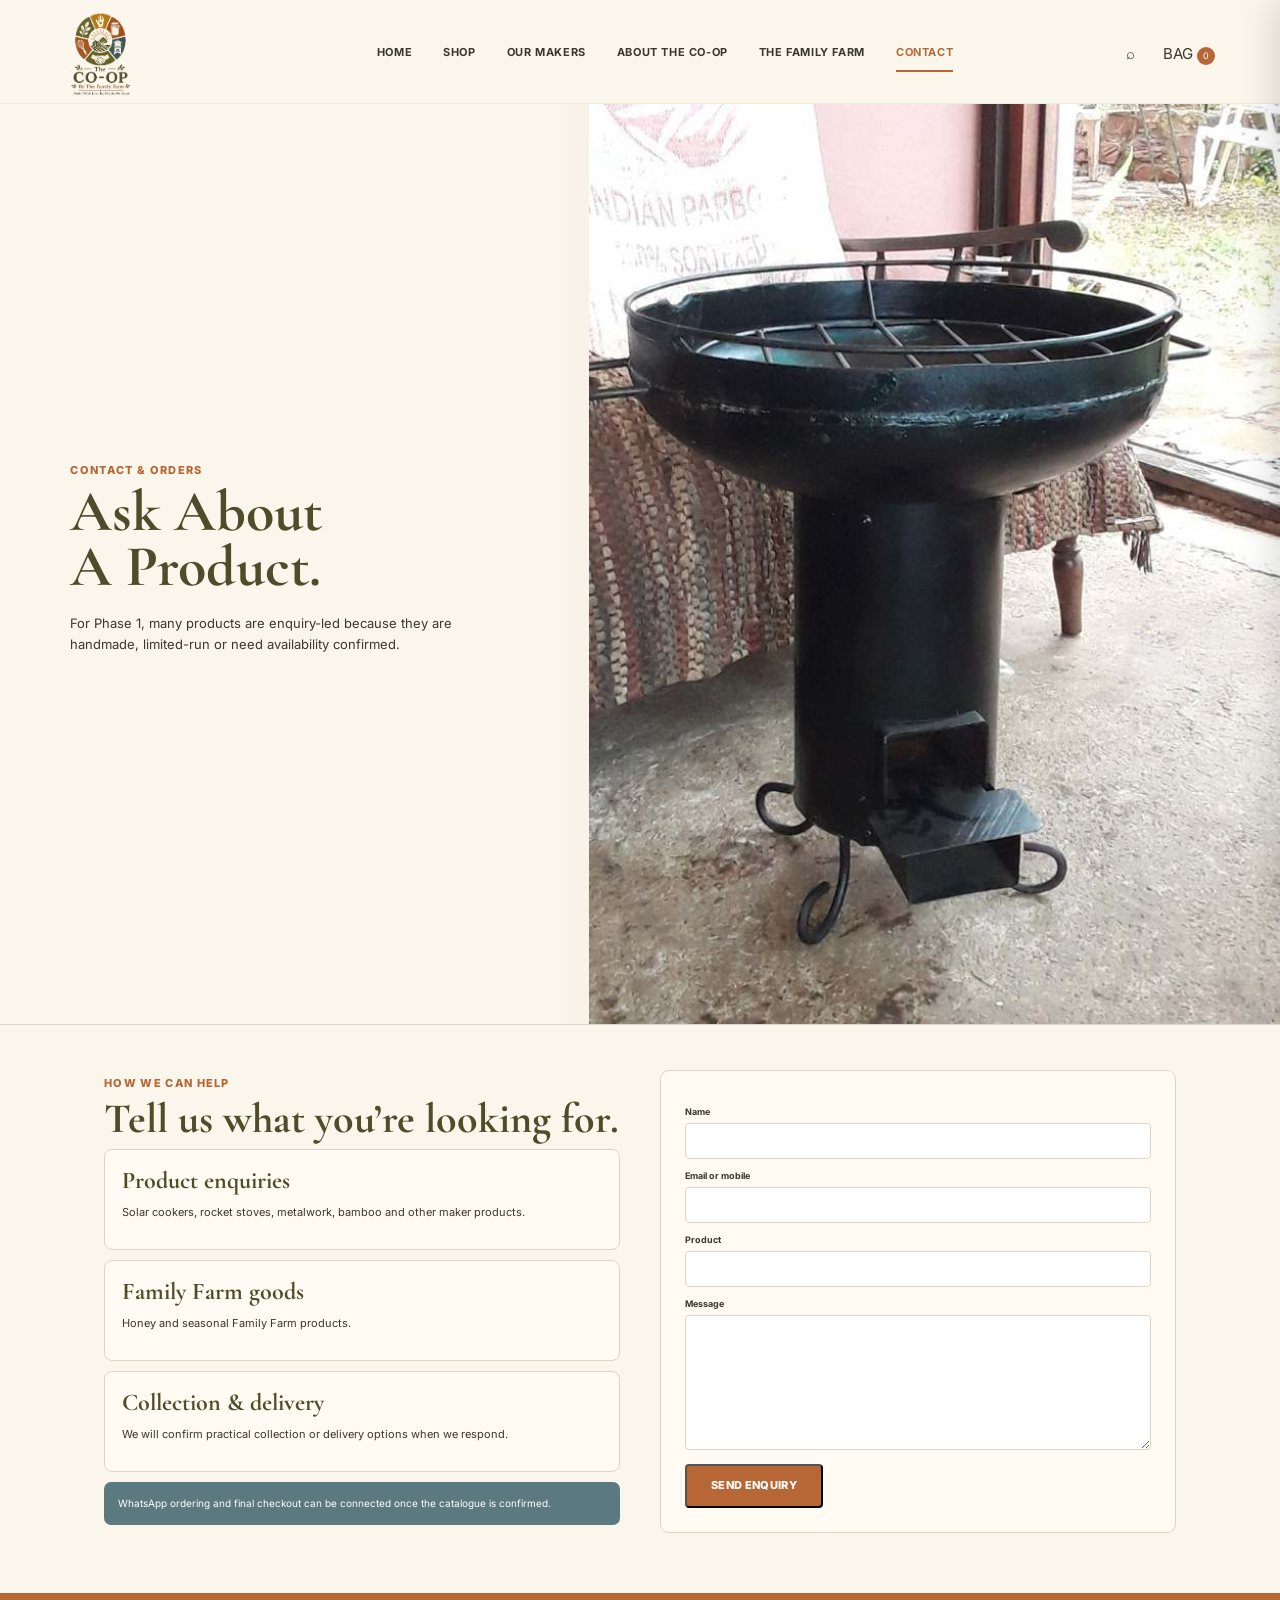
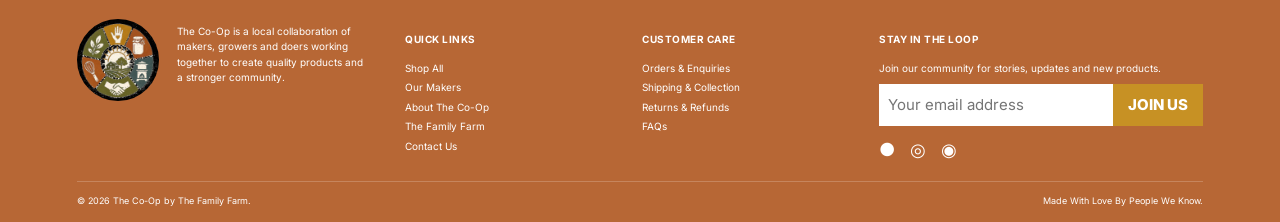
==== commit fe7f4e2d: "Add files via upload" ====
--- a/contact.html
+++ b/contact.html
@@ -1 +1,8 @@
-<!doctype html><html lang="en"><head><meta charset="utf-8"><meta name="viewport" content="width=device-width,initial-scale=1"><title>Contact | The Co-Op</title><link rel="icon" href="assets/favicon.ico"><link rel="preconnect" href="https://fonts.googleapis.com"><link rel="preconnect" href="https://fonts.gstatic.com" crossorigin><link href="https://fonts.googleapis.com/css2?family=Cormorant+Garamond:wght@500;600;700&family=Inter:wght@400;500;600;700&display=swap" rel="stylesheet"><link rel="stylesheet" href="styles.css"></head><body class="contact-page"><header class="site-header"><a class="brand" href="index.html"><img src="assets/logo.jpg" alt="The Co-Op by The Family Farm"></a><nav class="nav"><a href="index.html">HOME</a><a href="shop.html">SHOP</a><a href="makers.html">OUR MAKERS</a><a href="about.html">ABOUT THE CO-OP</a><a href="family-farm.html">THE FAMILY FARM</a><a href="contact.html">CONTACT</a></nav><div class="head-actions"><button class="icon-btn" aria-label="Search">⌕</button><button class="icon-btn" data-cart aria-label="Basket">BAG <span class="cart-count">0</span></button><button class="menu-btn" aria-label="Menu">☰</button></div></header><main><section class="inner-hero contact-hero"><div><span class="eyebrow terracotta">CONTACT & ORDERS</span><h1>Ask About<br>A Product.</h1><p>For Phase 1, many products are enquiry-led because they are handmade, limited-run or need availability confirmed.</p></div><img src="assets/rocket3.jpg"></section><section class="contact-main"><div><span class="eyebrow terracotta">HOW WE CAN HELP</span><h2>Tell us what you’re looking for.</h2><div class="contact-card-grid"><div><h3>Product enquiries</h3><p>Solar cookers, rocket stoves, metalwork, bamboo and other maker products.</p></div><div><h3>Family Farm goods</h3><p>Honey and seasonal Family Farm products.</p></div><div><h3>Collection & delivery</h3><p>We will confirm practical collection or delivery options when we respond.</p></div></div><div class="contact-note">WhatsApp ordering and final checkout can be connected once the catalogue is confirmed.</div></div><form class="contact-form" onsubmit="event.preventDefault(); this.innerHTML='<h2>Thank you.</h2><p>Your enquiry has been captured in this prototype.</p>'"><label>Name<input required></label><label>Email or mobile<input required></label><label>Product<input></label><label>Message<textarea rows="7" required></textarea></label><button class="btn btn-primary">SEND ENQUIRY</button></form></section></main><footer class="footer footer-v3"><div class="footer-grid"><div class="footer-brand"><img src="assets/emblem.jpg" class="footer-emblem" alt="The Co-Op"><p>The Co-Op is a local collaboration of makers, growers and doers working together to create quality products and a stronger community.</p></div><div><h4>QUICK LINKS</h4><a href="shop.html">Shop All</a><a href="makers.html">Our Makers</a><a href="about.html">About The Co-Op</a><a href="family-farm.html">The Family Farm</a><a href="contact.html">Contact Us</a></div><div><h4>CUSTOMER CARE</h4><a href="contact.html">Orders & Enquiries</a><a href="contact.html">Shipping & Collection</a><a href="contact.html">Returns & Refunds</a><a href="contact.html">FAQs</a></div><div><h4>STAY IN THE LOOP</h4><p>Join our community for stories, updates and new products.</p><form class="signup" onsubmit="event.preventDefault();this.innerHTML='<b>Thank you.</b>'"><input required type="email" placeholder="Your email address"><button>JOIN US</button></form></div></div><div class="footer-base"><span>© 2026 The Co-Op by The Family Farm.</span><span>Made With Love By People We Know.</span></div></footer><div class="drawer" id="cartDrawer"><div class="drawer-head"><h3>Your basket</h3><button data-close>×</button></div><div id="cartItems"></div><div class="drawer-note">This prototype uses an enquiry basket.</div><a href="contact.html" class="btn btn-primary full">SEND AN ENQUIRY</a></div><div class="backdrop" id="backdrop"></div><script src="script.js"></script></body></html>+<!doctype html><html lang="en"><head><meta charset="utf-8"><meta name="viewport" content="width=device-width,initial-scale=1"><title>Contact | The Co-Op</title><link rel="icon" href="assets/favicon.ico"><link rel="preconnect" href="https://fonts.googleapis.com"><link rel="preconnect" href="https://fonts.gstatic.com" crossorigin><link href="https://fonts.googleapis.com/css2?family=Cormorant+Garamond:wght@500;600;700&family=Inter:wght@400;500;600;700&display=swap" rel="stylesheet"><link rel="stylesheet" href="styles.css"></head><body class="inner-site contact-page"><header class="site-header">
+  <a class="brand" href="index.html"><img src="assets/logo.jpg" alt="The Co-Op by The Family Farm"></a>
+  <nav class="nav"><a class="" href="index.html">HOME</a><a class="" href="shop.html">SHOP</a><a class="" href="makers.html">OUR MAKERS</a><a class="" href="about.html">ABOUT THE CO-OP</a><a class="" href="family-farm.html">THE FAMILY FARM</a><a class="active" href="contact.html">CONTACT</a></nav>
+  <div class="head-actions"><button class="icon-btn" aria-label="Search">⌕</button><button class="icon-btn" data-cart aria-label="Basket">BAG <span class="cart-count">0</span></button><button class="menu-btn" aria-label="Menu">☰</button></div>
+</header><main>
+<section class="locked-split-hero contact-lock-hero"><div class="locked-hero-copy"><span class="eyebrow terracotta">CONTACT &amp; ORDERS</span><h1>Ask About<br>A Product.</h1><p>For Phase 1, many products are enquiry-led because they are handmade, limited-run or need availability confirmed.</p></div><img src="assets/rocket.jpg"></section>
+<section class="contact-lock-main"><div><span class="eyebrow terracotta">HOW WE CAN HELP</span><h2>Tell us what you’re looking for.</h2><div class="contact-card-lock"><h3>Product enquiries</h3><p>Solar cookers, rocket stoves, metalwork, bamboo and other maker products.</p></div><div class="contact-card-lock"><h3>Family Farm goods</h3><p>Honey and seasonal Family Farm products.</p></div><div class="contact-card-lock"><h3>Collection &amp; delivery</h3><p>We will confirm practical collection or delivery options when we respond.</p></div><div class="contact-note-lock">WhatsApp ordering and final checkout can be connected once the catalogue is confirmed.</div></div><form class="contact-form-lock" onsubmit="event.preventDefault();this.innerHTML='<h2>Thank you.</h2><p>We will get back to you.</p>'"><label>Name<input required></label><label>Email or mobile<input required></label><label>Product<input></label><label>Message<textarea required></textarea></label><button class="btn btn-primary">SEND ENQUIRY</button></form></section>
+</main><footer class="footer footer-v3"><div class="footer-grid"><div class="footer-brand"><img src="assets/emblem.jpg" class="footer-emblem" alt="The Co-Op"><p>The Co-Op is a local collaboration of makers, growers and doers working together to create quality products and a stronger community.</p></div><div><h4>QUICK LINKS</h4><a href="shop.html">Shop All</a><a href="makers.html">Our Makers</a><a href="about.html">About The Co-Op</a><a href="family-farm.html">The Family Farm</a><a href="contact.html">Contact Us</a></div><div><h4>CUSTOMER CARE</h4><a href="contact.html">Orders &amp; Enquiries</a><a href="contact.html">Shipping &amp; Collection</a><a href="contact.html">Returns &amp; Refunds</a><a href="contact.html">FAQs</a></div><div><h4>STAY IN THE LOOP</h4><p>Join our community for stories, updates and new products.</p><form class="signup" onsubmit="event.preventDefault();this.innerHTML='<b>Thank you.</b>'"><input required type="email" placeholder="Your email address"><button>JOIN US</button></form><div class="socials">● &nbsp; ◎ &nbsp; ◉</div></div></div><div class="footer-base"><span>© 2026 The Co-Op by The Family Farm.</span><span>Made With Love By People We Know.</span></div></footer><div class="drawer" id="cartDrawer"><div class="drawer-head"><h3>Your basket</h3><button data-close>×</button></div><div id="cartItems"></div><div class="drawer-note">This prototype uses an enquiry basket.</div><a href="contact.html" class="btn btn-primary full">SEND AN ENQUIRY</a></div><div class="backdrop" id="backdrop"></div><script src="script.js"></script></body></html>
--- a/styles.css
+++ b/styles.css
@@ -34,7 +34,22 @@
 @media(max-width:1000px){.product-grid{grid-template-columns:repeat(2,1fr)}.maker-cards{grid-template-columns:1fr}.process{grid-template-columns:repeat(2,1fr)}.feature-four{grid-template-columns:repeat(2,1fr)}.page-hero.compact,.about-hero,.maker-hero{grid-template-columns:1fr}.page-hero.compact>img,.about-hero>img,.maker-hero>img{height:330px}.page-hero.compact>div:first-child:after{display:none}.section.split,.spec-grid{grid-template-columns:1fr}.shop-layout{grid-template-columns:190px 1fr}.product-detail{grid-template-columns:1fr}.gallery{max-width:850px}.trust-row{grid-template-columns:repeat(2,1fr)}}
 @media(max-width:760px){.shop-layout{grid-template-columns:1fr;padding:28px 5vw}.filters{border-right:0;border-bottom:1px solid var(--line);padding:0 0 20px}.product-grid{grid-template-columns:1fr}.page-hero.compact h1,.about-hero h1,.maker-hero h1,.contact-wrap h1,.product-info h1{font-size:44px}.maker-card{grid-template-columns:1fr}.maker-card>img{height:240px;min-height:0}.process,.feature-four,.trust-row{grid-template-columns:1fr 1fr}.gallery{grid-template-columns:1fr}.thumbs{order:2;flex-direction:row;overflow:auto}.thumbs img{flex:0 0 82px;height:72px}.main-product{height:420px}.maker-callout{grid-template-columns:1fr;text-align:center}.maker-callout img{margin:auto}}
 
-/* ===== Corrected full inner page build ===== */
-.inner-hero{display:grid;grid-template-columns:48% 52%;min-height:400px;background:var(--cream);border-bottom:1px solid var(--line);overflow:hidden}.inner-hero>div{padding:58px 6vw;display:flex;flex-direction:column;justify-content:center}.inner-hero h1{font-size:62px}.inner-hero h2{font-size:27px;color:var(--terra);margin-top:8px}.inner-hero p{font-size:14px;max-width:570px}.inner-hero>img{width:100%;height:100%;min-height:400px;object-fit:cover}.hero-collage{display:grid!important;grid-template-columns:1fr 1fr 1fr;padding:0!important}.hero-collage img{width:100%;height:100%;min-height:400px;object-fit:cover}.shop-shell{display:grid;grid-template-columns:250px 1fr;gap:42px;padding:45px 5vw 70px;max-width:1500px;margin:auto}.shop-sidebar{padding-right:25px;border-right:1px solid var(--line)}.shop-sidebar h3{font-size:28px}.shop-sidebar label{display:block;font-size:11px;font-weight:700;margin:18px 0}.shop-sidebar select{width:100%;margin-top:6px;padding:11px;background:#fffaf2;border:1px solid var(--line);border-radius:5px}.sidebar-note{margin-top:30px;padding:22px;background:var(--stove);color:white;border-radius:9px}.sidebar-note strong{font-family:"Cormorant Garamond";font-size:26px}.shop-head{display:flex;justify-content:space-between;align-items:end;margin-bottom:20px}.shop-head h2{font-size:42px}.product-grid{grid-template-columns:repeat(4,1fr);gap:18px}.product-card{background:#fffaf2}.product-card .product-img img{height:225px}.product-body h3{font-size:25px}.product-body .maker{color:var(--terra);font-size:10px;font-weight:800;letter-spacing:.06em;text-transform:uppercase}.product-foot{align-items:flex-end}.product-foot strong{font-size:16px;line-height:1.1}.maker-showcase{max-width:1450px;margin:auto}.maker-feature-grid{display:grid;grid-template-columns:1fr 1fr;gap:24px}.maker-feature{display:grid;grid-template-columns:46% 54%;min-height:330px;background:#fffaf2;border:1px solid var(--line);border-radius:10px;overflow:hidden}.maker-feature img{width:100%;height:100%;min-height:330px;object-fit:cover}.maker-feature>div{padding:32px;display:flex;flex-direction:column;justify-content:center}.maker-feature h2{font-size:40px}.maker-feature b,.card-link{color:var(--terra);font-size:10px;font-weight:800;letter-spacing:.05em;margin-top:10px}.story-grid{display:grid;grid-template-columns:1fr 1.1fr .85fr;gap:28px;align-items:stretch}.story-grid>img{width:100%;height:100%;min-height:330px;object-fit:cover;border-radius:9px}.story-grid h2{font-size:46px}.principles-card{background:#fffaf2;border:1px solid var(--line);border-radius:10px;padding:28px}.principles-card h3{font-size:30px}.principles-card ul{padding-left:18px}.principles-card li{margin:11px 0}.process-cards,.pillar-grid{display:grid;grid-template-columns:repeat(4,1fr);gap:14px}.process-cards>div,.pillar-grid>div{background:#fffaf2;border:1px solid var(--line);border-radius:9px;padding:24px;text-align:center}.process-cards span{width:35px;height:35px;background:var(--terra);color:white;border-radius:50%;display:grid;place-items:center;margin:0 auto 10px;font-weight:800}.process-cards h3,.pillar-grid h3{font-size:27px}.values-strip{display:grid;grid-template-columns:repeat(5,1fr);padding:25px 6vw;background:#fffaf2;border-top:1px solid var(--line);border-bottom:1px solid var(--line)}.values-strip>div{text-align:center;border-right:1px solid var(--line)}.values-strip>div:last-child{border:0}.values-strip b,.values-strip small{display:block}.values-strip b{font-size:10px}.family-story{display:grid;grid-template-columns:.85fr 1.15fr;gap:45px;align-items:center}.family-story h2,.farm-pillars h2{font-size:46px}.family-images{display:grid;grid-template-columns:1.2fr .8fr;grid-template-rows:180px 180px;gap:12px}.family-images img{width:100%;height:100%;object-fit:cover;border-radius:9px}.family-images img:first-child{grid-row:1/3}.farm-pillars{max-width:1400px;margin:auto}.contact-main{display:grid;grid-template-columns:1fr 1fr;gap:50px;max-width:1300px;margin:auto;padding:60px 6vw}.contact-main h2{font-size:46px}.contact-card-grid{display:grid;gap:12px;margin:25px 0}.contact-card-grid>div{background:#fffaf2;border:1px solid var(--line);border-radius:9px;padding:18px}.contact-card-grid h3{font-size:25px}.contact-note{background:var(--stove);color:white;padding:18px;border-radius:8px;font-size:12px}.ray-story{display:grid;grid-template-columns:.85fr 1.15fr;gap:40px;align-items:center}.ray-story h2{font-size:46px}.tick-list{padding-left:18px}.tick-list li{margin:8px 0}.ray-gallery{display:grid;grid-template-columns:1fr 1fr;grid-template-rows:190px 190px;gap:12px}.ray-gallery img{width:100%;height:100%;object-fit:cover;border-radius:9px}.ray-gallery img:first-child{grid-row:1/3}.product-grid.three{grid-template-columns:repeat(3,1fr)}.product-page-shell{padding:30px 5vw 10px;max-width:1450px;margin:auto}.breadcrumbs{font-size:10px;color:#817869;margin:10px 0 24px}.product-detail-rich{display:grid;grid-template-columns:1.1fr .9fr;gap:55px}.product-gallery-rich{display:grid;grid-template-columns:90px 1fr;gap:14px}.product-gallery-rich .thumbs{display:flex;flex-direction:column;gap:10px}.product-gallery-rich .thumbs img{width:90px;height:90px;object-fit:cover;border-radius:7px;border:1px solid var(--line)}.product-info-rich h1{font-size:58px}.maker-name{font-family:"Cormorant Garamond";font-size:25px;color:var(--terra)}.product-support{display:grid;grid-template-columns:.8fr 1.2fr;gap:26px;max-width:1350px;margin:auto}.why-card{background:#fffaf2;border:1px solid var(--line);border-radius:10px;padding:28px}.why-card h2{font-size:36px}.why-grid{display:grid;grid-template-columns:repeat(4,1fr);gap:10px}.why-grid>div{text-align:center;padding:15px}.why-grid h3{font-size:23px}.spec-table{width:100%;border-collapse:collapse;margin:18px 0}.spec-table td{padding:8px;border-bottom:1px solid var(--line)}.small-note{font-size:10px}.maker-band{display:grid;grid-template-columns:140px 1fr;gap:25px;align-items:center;max-width:1100px;margin:0 auto 55px;background:#fffaf2;border:1px solid var(--line);border-radius:10px;padding:24px}.maker-band img{width:140px;height:140px;border-radius:50%;object-fit:cover}.maker-band h2{font-size:36px}
-@media(max-width:1100px){.product-grid{grid-template-columns:repeat(2,1fr)}.story-grid{grid-template-columns:1fr 1fr}.principles-card{grid-column:1/-1}.maker-feature-grid{grid-template-columns:1fr}.family-story,.ray-story,.product-detail-rich,.product-support,.contact-main{grid-template-columns:1fr}.why-grid,.pillar-grid,.process-cards{grid-template-columns:repeat(2,1fr)}}
-@media(max-width:760px){.inner-hero{grid-template-columns:1fr}.inner-hero h1{font-size:46px}.inner-hero>img,.hero-collage img{min-height:280px}.shop-shell{grid-template-columns:1fr}.shop-sidebar{border-right:0;border-bottom:1px solid var(--line);padding:0 0 25px}.product-grid,.product-grid.three,.story-grid{grid-template-columns:1fr}.maker-feature{grid-template-columns:1fr}.maker-feature img{height:250px;min-height:0}.values-strip{grid-template-columns:1fr 1fr}.family-images,.ray-gallery{grid-template-columns:1fr;grid-template-rows:none}.family-images img,.ray-gallery img,.family-images img:first-child,.ray-gallery img:first-child{grid-row:auto;height:230px}.product-gallery-rich{grid-template-columns:1fr}.product-gallery-rich .thumbs{order:2;flex-direction:row}.why-grid,.pillar-grid,.process-cards{grid-template-columns:1fr}.maker-band{grid-template-columns:1fr;text-align:center}.maker-band img{margin:auto}}
+
+/* ==========================================================
+   LOCKED INNER-PAGE DESIGN SYSTEM — approved visual direction
+   Homepage classes remain untouched.
+   ========================================================== */
+.inner-site main{background:var(--paper)}
+.inner-site h1,.inner-site h2,.inner-site h3{font-family:"Cormorant Garamond",Georgia,serif}
+.locked-split-hero,.locked-shop-hero{display:grid;grid-template-columns:46% 54%;min-height:410px;background:linear-gradient(90deg,#fbf6ec 0 43%,#f7f0e5 47%,#f7f0e5 100%);border-bottom:1px solid var(--line);overflow:hidden}
+.locked-hero-copy{padding:64px 5.5vw;display:flex;flex-direction:column;justify-content:center}.locked-hero-copy h1{font-size:58px;line-height:.95}.locked-hero-copy h2{font-size:22px;line-height:1.15;margin:10px 0}.locked-hero-copy p{font-size:13px;max-width:520px}.locked-split-hero>img{width:100%;height:100%;min-height:410px;object-fit:cover}.botanical-divider{color:var(--olive);font-family:Georgia,serif;font-size:24px;letter-spacing:.2em;margin:10px 0}
+.shop-hero-scene{position:relative;min-height:410px;overflow:hidden;background:#e6dccb}.shop-hero-scene img{position:absolute;object-fit:cover;border-radius:8px;box-shadow:0 12px 30px rgba(49,40,27,.13)}.scene-bamboo{width:44%;height:58%;left:5%;top:19%}.scene-honey{width:28%;height:62%;left:33%;top:18%}.scene-solar{width:58%;height:76%;right:-8%;top:8%}
+.locked-shop-shell{max-width:1440px;margin:auto;display:grid;grid-template-columns:245px 1fr;gap:34px;padding:40px 4.5vw 60px}.locked-filter{padding-right:28px;border-right:1px solid var(--line)}.locked-filter h2{font-size:30px;margin-bottom:20px}.filter-block{border-bottom:1px solid var(--line);padding-bottom:18px;margin-bottom:18px}.filter-block h3{font-size:20px;margin-bottom:8px}.filter-block label{display:block;margin:7px 0;font-size:12px}.filter-block input{margin-right:8px}.filter-tags{display:flex;flex-wrap:wrap;gap:7px;margin:15px 0 24px}.filter-tags span{border:1px solid var(--sage);border-radius:16px;padding:5px 9px;font-size:10px}.filter-callout{background:var(--stove);color:white;border-radius:10px;padding:24px}.filter-callout h3{font-size:27px;color:white;line-height:1.05}.filter-callout p{font-size:11px}.shop-toolbar{display:flex;justify-content:space-between;align-items:center;margin-bottom:14px;font-size:11px}.shop-toolbar select{padding:8px 28px 8px 10px;border:1px solid var(--line);background:#fffaf2;border-radius:5px}.locked-product-grid{display:grid;grid-template-columns:repeat(4,1fr);gap:18px}.locked-product-grid.four{grid-template-columns:repeat(4,1fr)}.locked-product-card{background:#fffaf2;border:1px solid var(--line);border-radius:8px;overflow:hidden;box-shadow:0 4px 12px rgba(70,55,35,.025)}.product-photo{height:210px;position:relative;display:block;overflow:hidden}.product-photo img{width:100%;height:100%;object-fit:cover}.product-photo .badge{position:absolute;left:10px;top:10px}.product-copy{padding:14px}.product-copy h3{font-size:24px;line-height:.95;margin-bottom:5px}.maker-line{color:var(--terra);font-size:9px;font-weight:800;text-transform:uppercase;letter-spacing:.06em}.product-copy>p:not(.maker-line){font-size:11px;min-height:50px}.product-meta{display:flex;justify-content:space-between;align-items:end;gap:10px;margin-top:12px;font-family:"Cormorant Garamond",serif}.product-meta span{font-size:16px}.product-meta a{background:var(--mustard);color:#fff;padding:8px 12px;border-radius:4px;font:700 9px Inter,Arial,sans-serif}.collection-strip{max-width:1400px;margin:0 auto 28px;padding:14px 18px;border:1px solid var(--line);border-radius:10px;background:#fffaf2;display:grid;grid-template-columns:1.2fr repeat(4,1fr);gap:10px;align-items:center}.collection-strip h2{font-size:28px}.collection-strip p{font-size:10px}.collection-strip>a{border-left:1px solid var(--line);padding:14px;text-align:center;font-family:"Cormorant Garamond",serif;font-size:18px}.collection-strip small{display:block;font:700 8px Inter,Arial,sans-serif;margin-top:4px;color:var(--olive)}
+.makers-index-hero .maker-hero-mosaic{display:grid;grid-template-columns:1fr 1fr;grid-template-rows:1fr 1fr;padding:18px;gap:10px;background:#f0e6d7}.maker-hero-mosaic img{width:100%;height:100%;object-fit:cover;border-radius:50%}.makers-index-section{max-width:1200px;margin:auto;padding:42px 5vw 55px}.section-kicker,.makers-index-section>.section-kicker{color:var(--terra);font-size:10px;font-weight:800;letter-spacing:.08em}.makers-index-section>h2{font-size:42px;margin:4px 0 20px}.locked-maker-grid{display:grid;grid-template-columns:1fr 1fr;gap:20px}.locked-maker-card{display:grid;grid-template-columns:42% 58%;min-height:270px;background:#fffaf2;border:1px solid var(--line);border-radius:9px;overflow:hidden}.locked-maker-card img{width:100%;height:100%;object-fit:cover}.locked-maker-card>div{padding:28px;display:flex;flex-direction:column;justify-content:center}.locked-maker-card span,.locked-maker-card b{font-size:9px;font-weight:800;letter-spacing:.06em;color:var(--terra)}.locked-maker-card h3{font-size:34px;margin:6px 0}.locked-maker-card p{font-size:12px}.locked-maker-card b{margin-top:10px}.blue-story-band,.blue-cta-lock{margin:0 3vw 28px;background:var(--stove);color:white;border-radius:9px;padding:24px 34px;display:grid;grid-template-columns:1fr 1.2fr 150px;gap:35px;align-items:center}.blue-story-band h2,.blue-cta-lock h2{color:white;font-size:36px}.blue-story-band p,.blue-cta-lock p{font-size:11px}.blue-cta-lock{grid-template-columns:1fr auto}.blue-cta-lock .actions{margin:0}
+.about-story-lock{max-width:1400px;margin:auto;display:grid;grid-template-columns:.8fr 1fr .85fr;gap:28px;padding:44px 5vw}.story-copy h2{font-size:44px}.story-copy p{font-size:12px}.about-story-lock>img{width:100%;height:100%;min-height:300px;object-fit:cover;border-radius:9px}.what-card{background:#fffaf2;border:1px solid var(--line);border-radius:10px;padding:25px}.what-card h3{font-size:27px}.what-card li{margin:10px 0;font-size:12px}.how-lock{max-width:1400px;margin:auto;padding:15px 5vw 35px}.how-lock>.section-kicker{text-align:center}.how-lock-grid{display:grid;grid-template-columns:repeat(4,1fr);gap:14px;margin-top:14px}.how-lock-grid>div{background:#fffaf2;border:1px solid var(--line);border-radius:8px;text-align:center;padding:22px}.how-lock-grid span{width:34px;height:34px;border-radius:50%;display:grid;place-items:center;margin:auto;background:var(--terra);color:white;font-weight:800}.how-lock-grid h3{font-size:26px}.how-lock-grid p{font-size:10px}.values-lock{display:grid;grid-template-columns:repeat(5,1fr);background:#fffaf2;border-top:1px solid var(--line);border-bottom:1px solid var(--line);padding:20px 5vw}.values-lock>div{text-align:center;border-right:1px solid var(--line)}.values-lock>div:last-child{border:0}.values-lock b,.values-lock small{display:block}.values-lock b{font-size:9px}.values-lock small{font-size:9px}.about-category-lock{padding:35px 5vw 28px}.about-category-lock>.category-grid-v3{margin-top:12px}.blue-cta-lock{max-width:1400px;margin:0 auto 28px}
+.ray-locked-hero{display:grid;grid-template-columns:47% 53%;min-height:470px;background:var(--paper);border-bottom:1px solid var(--line)}.ray-hero-copy{padding:42px 5vw;display:flex;flex-direction:column;justify-content:center}.ray-hero-copy h1{font-size:56px}.ray-hero-copy h2{font-size:28px;color:var(--terra);line-height:1.05}.ray-hero-copy p{font-size:12px;max-width:540px}.ray-trust{display:grid;grid-template-columns:repeat(4,1fr);gap:10px;margin-top:22px;font-size:9px;text-align:center}.ray-hero-gallery{display:grid;grid-template-columns:1.2fr .8fr;grid-template-rows:1fr 1fr;gap:8px;padding:12px;background:#eee1d0}.ray-hero-gallery img{width:100%;height:100%;object-fit:cover;border-radius:8px}.ray-hero-gallery img:first-child{grid-row:1/3}.ray-featured-lock{max-width:1400px;margin:auto;padding:28px 5vw}.ray-craft-lock{max-width:1400px;margin:auto;display:grid;grid-template-columns:.85fr 1.15fr;gap:34px;padding:20px 5vw 36px}.ray-craft-lock h2{font-size:39px}.ray-craft-lock p,.ray-craft-lock li{font-size:11px}.ray-craft-lock li{margin:8px}.ray-values-card{background:#fffaf2;border:1px solid var(--line);border-radius:10px;padding:24px}.ray-values-grid{display:grid;grid-template-columns:repeat(4,1fr);gap:10px}.ray-values-grid>div{text-align:center;padding:14px;border-right:1px solid var(--line)}.ray-values-grid>div:last-child{border:0}.ray-values-grid b{font-size:9px}.ray-values-grid p{font-size:9px}.ray-workshop-lock{max-width:1400px;margin:auto;padding:18px 5vw 45px}.ray-workshop-grid{display:grid;grid-template-columns:repeat(5,1fr);height:210px;margin-top:10px}.ray-workshop-grid img{width:100%;height:100%;object-fit:cover}.ray-workshop-grid img:first-child{border-radius:8px 0 0 8px}.ray-workshop-grid img:last-child{border-radius:0 8px 8px 0}
+.product-lock-shell{max-width:1380px;margin:auto;padding:24px 5vw 25px}.product-lock-top{display:grid;grid-template-columns:1.1fr .9fr;gap:45px}.product-lock-gallery{display:grid;grid-template-columns:86px 1fr;gap:12px}.product-thumbs{display:flex;flex-direction:column;gap:10px}.product-thumbs img{width:86px;height:83px;object-fit:cover;border-radius:7px;border:1px solid var(--line)}.product-main-photo{width:100%;height:520px;object-fit:cover;border-radius:9px}.product-lock-info{padding-top:8px}.product-lock-info h1{font-size:54px}.product-lock-info .lead{font-size:14px}.product-lock-info>p{font-size:12px}.product-cta-stack{display:grid;gap:8px;margin:18px 0}.product-trust-row{display:grid;grid-template-columns:repeat(4,1fr);gap:8px;font-size:9px;text-align:center;margin-top:14px}.product-info-lock{max-width:1320px;margin:auto;display:grid;grid-template-columns:.8fr 1.2fr;gap:24px;padding:16px 5vw 26px}.product-spec-lock,.product-why-lock{background:#fffaf2;border:1px solid var(--line);border-radius:10px;padding:22px}.product-spec-lock h2,.product-why-lock h2{font-size:32px}.product-spec-lock dl{display:grid;grid-template-columns:1fr 1fr;gap:5px;font-size:10px}.product-spec-lock dt{font-weight:700}.product-spec-lock dd{margin:0}.product-spec-lock>p{font-size:8px}.product-why-grid{display:grid;grid-template-columns:repeat(4,1fr);gap:8px}.product-why-grid>div{text-align:center;padding:14px}.product-why-grid b{font-size:9px}.product-why-grid p{font-size:9px}.product-maker-how{max-width:1320px;margin:auto;display:grid;grid-template-columns:.8fr 1.2fr;gap:24px;padding:0 5vw 28px}.maker-mini-lock,.how-mini-lock{background:#fffaf2;border:1px solid var(--line);border-radius:10px;padding:20px}.maker-mini-lock{display:grid;grid-template-columns:110px 1fr;gap:18px;align-items:center}.maker-mini-lock h2{grid-column:1/-1;font-size:28px}.maker-mini-lock img{width:110px;height:110px;border-radius:50%;object-fit:cover}.maker-mini-lock h3{font-size:28px}.maker-mini-lock p,.maker-mini-lock a{font-size:10px}.how-mini-lock{display:grid;grid-template-columns:repeat(3,1fr);gap:10px}.how-mini-lock h2{grid-column:1/-1;font-size:28px}.how-mini-lock>div{text-align:center}.how-mini-lock span{width:28px;height:28px;border-radius:50%;background:var(--terra);color:white;display:grid;place-items:center;margin:auto}.how-mini-lock h3{font-size:20px}.how-mini-lock p{font-size:9px}.related-lock{max-width:1400px;margin:auto;padding:0 5vw 24px}.related-lock>h2{font-size:35px}.product-service-strip{display:grid;grid-template-columns:repeat(4,1fr);background:#fffaf2;border:1px solid var(--line);max-width:1320px;margin:0 auto 24px;border-radius:8px}.product-service-strip>div{padding:15px 20px;border-right:1px solid var(--line)}.product-service-strip>div:last-child{border:0}.product-service-strip b,.product-service-strip small{display:block}.product-service-strip b{font-family:"Cormorant Garamond";font-size:20px;color:var(--olive)}.product-service-strip small{font-size:8px}
+.farm-story-lock{max-width:1350px;margin:auto;display:grid;grid-template-columns:.9fr 1.1fr;gap:42px;padding:46px 5vw}.farm-story-lock h2{font-size:44px}.farm-story-lock p{font-size:12px}.farm-product-mosaic{display:grid;grid-template-columns:1.2fr 1fr;grid-template-rows:180px 180px;gap:10px}.farm-product-mosaic img{width:100%;height:100%;object-fit:cover;border-radius:8px}.farm-product-mosaic img:first-child{grid-row:1/3}.farm-pillars-lock{max-width:1100px;margin:auto;padding:25px 5vw 50px}.farm-pillars-lock h2{font-size:40px}.pillar-grid-lock{display:grid;grid-template-columns:repeat(4,1fr);gap:12px}.pillar-grid-lock>div{border:1px solid var(--line);background:#fffaf2;border-radius:8px;text-align:center;padding:24px}.pillar-grid-lock h3{font-size:25px}.pillar-grid-lock p{font-size:10px}
+.contact-lock-main{max-width:1200px;margin:auto;display:grid;grid-template-columns:1fr 1fr;gap:40px;padding:45px 5vw 60px}.contact-lock-main h2{font-size:42px}.contact-card-lock{border:1px solid var(--line);background:#fffaf2;border-radius:8px;padding:17px;margin:10px 0}.contact-card-lock h3{font-size:24px}.contact-card-lock p{font-size:11px}.contact-note-lock{background:var(--stove);color:white;border-radius:7px;padding:14px;font-size:10px}.contact-form-lock{background:#fffaf2;border:1px solid var(--line);border-radius:9px;padding:24px}.contact-form-lock label{display:block;font-size:9px;font-weight:700;margin:10px 0}.contact-form-lock input,.contact-form-lock textarea{width:100%;border:1px solid var(--line);padding:10px;background:white;border-radius:4px;margin-top:4px}.contact-form-lock textarea{height:135px;resize:vertical}
+@media(max-width:1000px){.locked-product-grid,.locked-product-grid.four{grid-template-columns:repeat(2,1fr)}.locked-maker-grid{grid-template-columns:1fr}.locked-split-hero,.locked-shop-hero,.ray-locked-hero{grid-template-columns:1fr}.shop-hero-scene,.locked-split-hero>img{min-height:330px}.locked-shop-shell{grid-template-columns:1fr}.locked-filter{border-right:0;border-bottom:1px solid var(--line);padding:0 0 25px}.about-story-lock{grid-template-columns:1fr 1fr}.what-card{grid-column:1/-1}.ray-craft-lock,.product-lock-top,.product-info-lock,.product-maker-how,.farm-story-lock,.contact-lock-main{grid-template-columns:1fr}.ray-values-grid,.product-why-grid,.how-lock-grid,.pillar-grid-lock{grid-template-columns:repeat(2,1fr)}.collection-strip{grid-template-columns:1fr 1fr 1fr}}
+@media(max-width:760px){.locked-product-grid,.locked-product-grid.four,.locked-maker-grid,.about-story-lock,.how-lock-grid,.ray-values-grid,.product-why-grid,.pillar-grid-lock{grid-template-columns:1fr}.locked-hero-copy h1,.ray-hero-copy h1,.product-lock-info h1{font-size:44px}.maker-hero-mosaic{min-height:340px}.locked-maker-card{grid-template-columns:1fr}.locked-maker-card img{height:230px}.blue-story-band,.blue-cta-lock{grid-template-columns:1fr}.ray-hero-gallery{min-height:360px}.ray-trust{grid-template-columns:1fr 1fr}.ray-workshop-grid{grid-template-columns:1fr 1fr;height:auto}.ray-workshop-grid img{height:160px}.product-lock-gallery{grid-template-columns:1fr}.product-thumbs{order:2;flex-direction:row;overflow:auto}.product-thumbs img{flex:0 0 78px;height:70px}.product-main-photo{height:390px}.product-service-strip{grid-template-columns:1fr 1fr}.farm-product-mosaic{grid-template-columns:1fr;grid-template-rows:none}.farm-product-mosaic img,.farm-product-mosaic img:first-child{height:220px;grid-row:auto}.collection-strip{grid-template-columns:1fr}.values-lock{grid-template-columns:1fr 1fr}}
